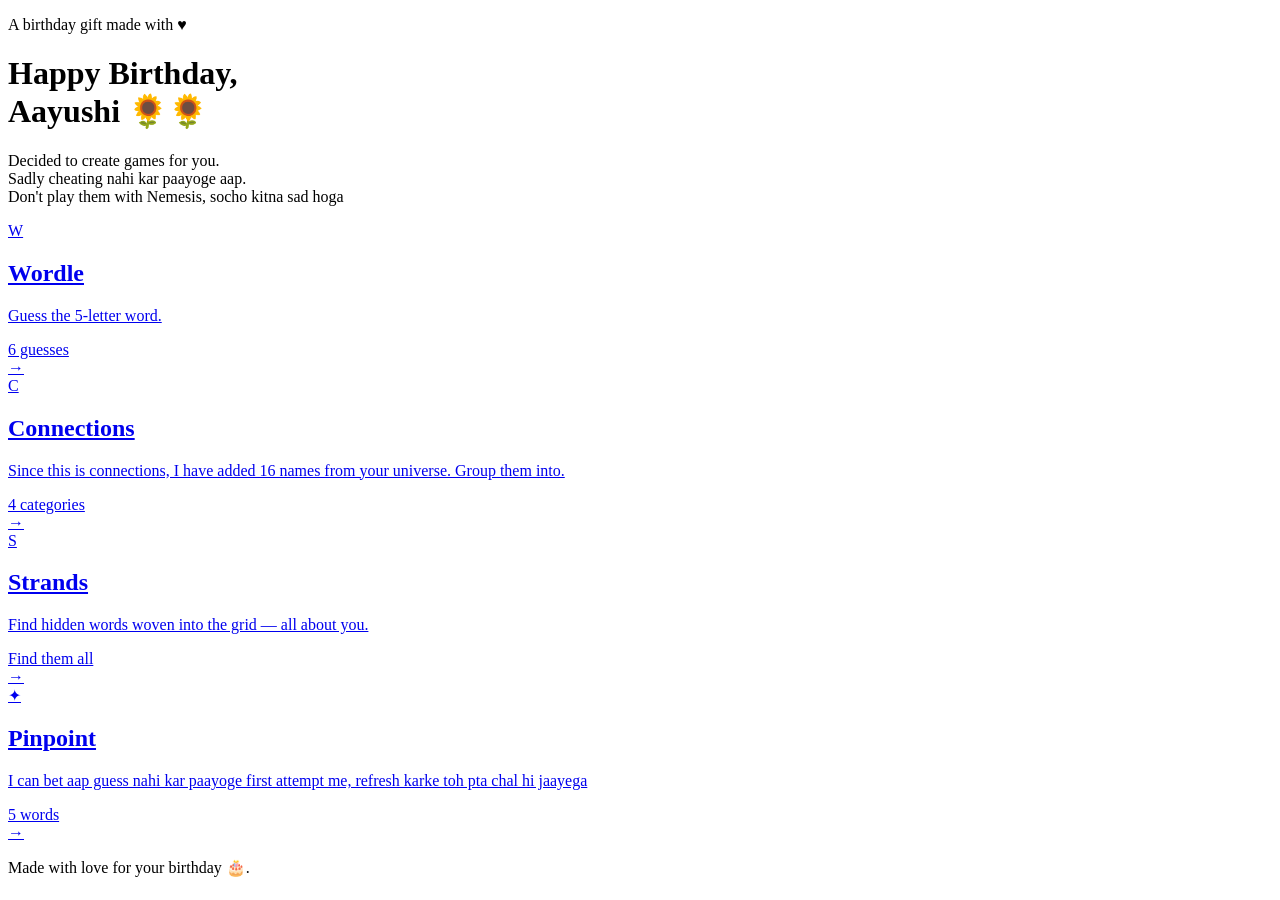
==== index.html @ b902ab48 "First version of index.html created" ====
<!DOCTYPE html>
<html lang="en">
<head>
  <meta charset="UTF-8" />
  <meta name="viewport" content="width=device-width, initial-scale=1.0" />
  <title>Happy Birthday! 🎂</title>
  <link rel="preconnect" href="https://fonts.googleapis.com">
  <link href="https://fonts.googleapis.com/css2?family=Playfair+Display:wght@400;700&family=Lato:wght@300;400;700&display=swap" rel="stylesheet">
  <link rel="stylesheet" href="css/style.css" />
</head>
<body>
  <div class="hero">
    <div class="confetti-bg"></div>
    <div class="hero-content">
      <p class="eyebrow">A birthday gift made with ♥</p>
      <h1>Happy Birthday,<br><span class="name-slot">Aayushi 🌻🌻 </span></h1>
      <p class="subtitle">Decided to create games for you.<br> Sadly cheating nahi kar paayoge aap. <br> Don't play them with Nemesis, socho kitna sad hoga</p>
    </div>
  </div>

  <main class="games-grid">

    <a href="games/wordle.html" class="game-card">
      <div class="game-icon">W</div>
      <div class="game-info">
        <h2>Wordle</h2>
        <p>Guess the 5-letter word.</p>
        <span class="game-tag">6 guesses</span>
      </div>
      <div class="arrow">→</div>
    </a>

    <a href="games/connections.html" class="game-card">
      <div class="game-icon">C</div>
      <div class="game-info">
        <h2>Connections</h2>
        <p>Since this is connections, I have added 16 names from your universe. Group them into.</p>
        <span class="game-tag">4 categories</span>
      </div>
      <div class="arrow">→</div>
    </a>

    <a href="games/strands.html" class="game-card">
      <div class="game-icon">S</div>
      <div class="game-info">
        <h2>Strands</h2>
        <p>Find hidden words woven into the grid — all about you.</p>
        <span class="game-tag">Find them all</span>
      </div>
      <div class="arrow">→</div>
    </a>

    <a href="games/pinpoint.html" class="game-card">
      <div class="game-icon">✦</div>
      <div class="game-info">
        <h2>Pinpoint</h2>
        <p> I can bet aap guess nahi kar paayoge first attempt me, refresh karke toh pta chal hi jaayega </p>
        <span class="game-tag">5 words</span>
      </div>
      <div class="arrow">→</div>
    </a>

  </main>

  <footer>
    <p>Made with love for your birthday 🎂. </p>
    
  </footer>
</body>
</html>
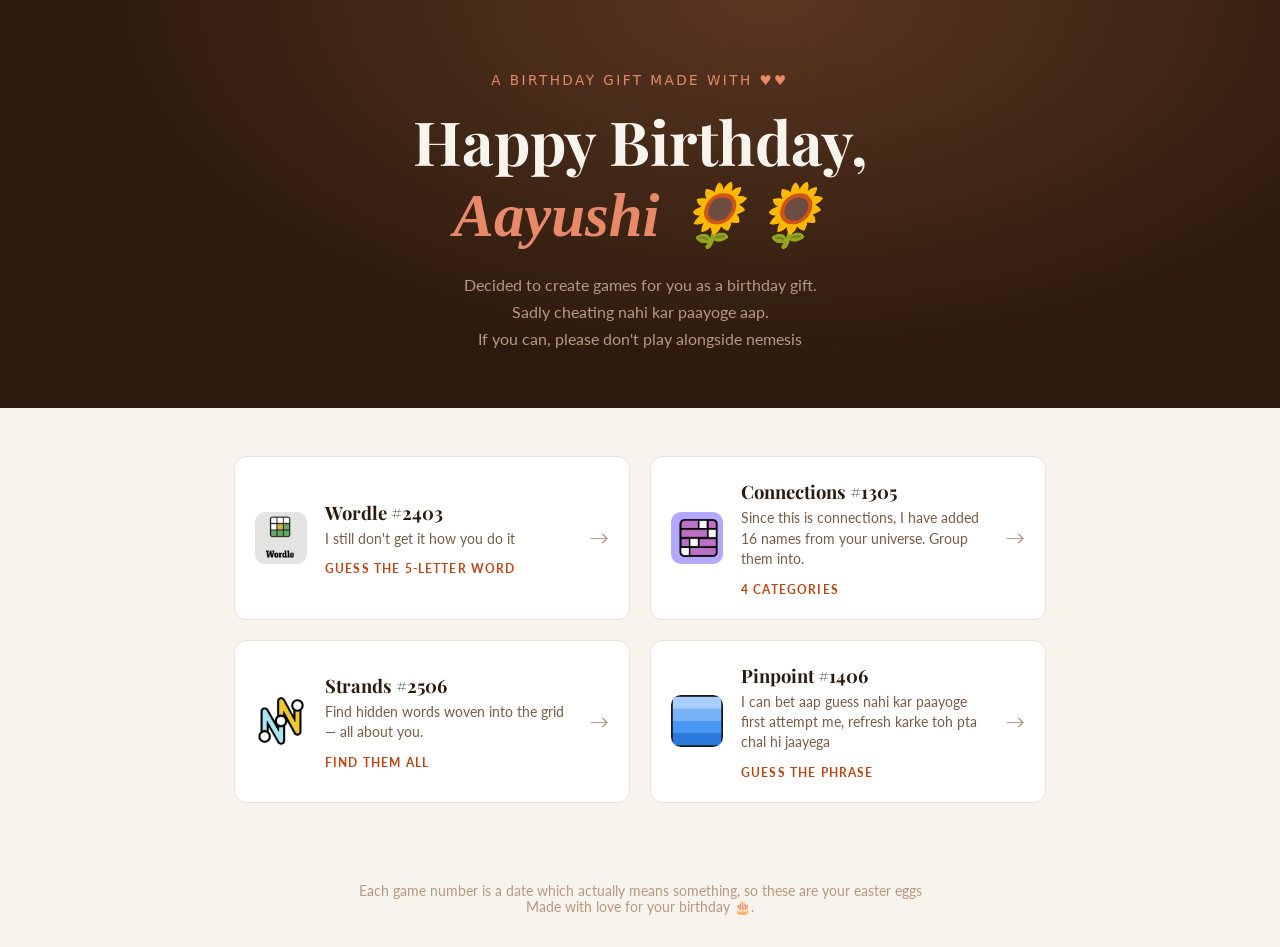
==== commit 0c43129b: "Working code with 4 games" ====
--- a/index.html
+++ b/index.html
@@ -6,34 +6,36 @@
   <title>Happy Birthday! 🎂</title>
   <link rel="preconnect" href="https://fonts.googleapis.com">
   <link href="https://fonts.googleapis.com/css2?family=Playfair+Display:wght@400;700&family=Lato:wght@300;400;700&display=swap" rel="stylesheet">
-  <link rel="stylesheet" href="css/style.css" />
+  <link rel="stylesheet" href="css/index.css" />
 </head>
 <body>
   <div class="hero">
     <div class="confetti-bg"></div>
     <div class="hero-content">
-      <p class="eyebrow">A birthday gift made with ♥</p>
+      <p class="eyebrow">A birthday gift made with ♥♥</p>
       <h1>Happy Birthday,<br><span class="name-slot">Aayushi 🌻🌻 </span></h1>
-      <p class="subtitle">Decided to create games for you.<br> Sadly cheating nahi kar paayoge aap. <br> Don't play them with Nemesis, socho kitna sad hoga</p>
+      <p class="subtitle">Decided to create games for you as a birthday gift.<br> Sadly cheating nahi kar paayoge aap. <br> If you can, please don't play alongside nemesis</p>
     </div>
   </div>
 
   <main class="games-grid">
 
     <a href="games/wordle.html" class="game-card">
-      <div class="game-icon">W</div>
+      <div class="game-icon">
+	  <img src="images/wordle-logo.png" alt="W"></div>
       <div class="game-info">
-        <h2>Wordle</h2>
-        <p>Guess the 5-letter word.</p>
-        <span class="game-tag">6 guesses</span>
+        <h2>Wordle #2403</h2>
+        <p>I still don't get it how you do it</p>
+        <span class="game-tag">Guess the 5-letter word</span>
       </div>
       <div class="arrow">→</div>
     </a>
 
     <a href="games/connections.html" class="game-card">
-      <div class="game-icon">C</div>
+      <div class="game-icon">
+	  <img src="images/connections-logo.png" alt="C"></div>
       <div class="game-info">
-        <h2>Connections</h2>
+        <h2>Connections #1305</h2>
         <p>Since this is connections, I have added 16 names from your universe. Group them into.</p>
         <span class="game-tag">4 categories</span>
       </div>
@@ -41,9 +43,11 @@
     </a>
 
     <a href="games/strands.html" class="game-card">
-      <div class="game-icon">S</div>
+      <div class="game-icon">
+	  <img src="images/strands-logo.png" alt="S"></div>
+	  
       <div class="game-info">
-        <h2>Strands</h2>
+        <h2>Strands #2506</h2>
         <p>Find hidden words woven into the grid — all about you.</p>
         <span class="game-tag">Find them all</span>
       </div>
@@ -51,11 +55,12 @@
     </a>
 
     <a href="games/pinpoint.html" class="game-card">
-      <div class="game-icon">✦</div>
+      <div class="game-icon">
+		<img src="images/pinpoint-logo.png" alt="✦"></div>
       <div class="game-info">
-        <h2>Pinpoint</h2>
+        <h2>Pinpoint #1406</h2>
         <p> I can bet aap guess nahi kar paayoge first attempt me, refresh karke toh pta chal hi jaayega </p>
-        <span class="game-tag">5 words</span>
+        <span class="game-tag">Guess the Phrase</span>
       </div>
       <div class="arrow">→</div>
     </a>
@@ -63,8 +68,11 @@
   </main>
 
   <footer>
-    <p>Made with love for your birthday 🎂. </p>
+    <p>Each game number is a date which actually means something, so these are your easter eggs</p>
+	<p>Made with love for your birthday 🎂. </p>
+	
     
   </footer>
 </body>
 </html>
+
--- a/css/index.css
+++ b/css/index.css
@@ -0,0 +1,150 @@
+/* ── Tokens ─────────────────────────────────────────── */
+:root {
+  --cream:    #F7F3ED;
+  --warm:     #EDE0D0;
+  --rust:     #C1440E;
+  --rust-lt:  #E8896A;
+  --dark:     #2C1A0E;
+  --mid:      #7A5C44;
+  --light:    #B89880;
+  --green:    #5A7A52;
+  --yellow:   #D4A833;
+  --ff-display: 'Playfair Display', Georgia, serif;
+  --ff-body:    'Lato', system-ui, sans-serif;
+}
+
+/* ── Reset ───────────────────────────────────────────── */
+*, *::before, *::after { box-sizing: border-box; margin: 0; padding: 0; }
+html { font-size: 16px; }
+body {
+  background: var(--cream);
+  color: var(--dark);
+  font-family: var(--ff-body);
+  min-height: 100vh;
+}
+a { text-decoration: none; color: inherit; }
+
+/* ── Hero ────────────────────────────────────────────── */
+.hero {
+  position: relative;
+  text-align: center;
+  padding: 72px 24px 56px;
+  background: var(--dark);
+  overflow: hidden;
+}
+.hero::after {
+  content: '';
+  position: absolute;
+  inset: 0;
+  background: radial-gradient(ellipse at 60% 0%, #5a3620 0%, transparent 65%);
+  pointer-events: none;
+}
+.hero-content { position: relative; z-index: 1; }
+.eyebrow {
+  font-family: var(--ff-body);
+  font-weight: 300;
+  font-size: 0.85rem;
+  letter-spacing: 0.18em;
+  text-transform: uppercase;
+  color: var(--rust-lt);
+  margin-bottom: 18px;
+}
+.hero h1 {
+  font-family: var(--ff-display);
+  font-size: clamp(2.2rem, 6vw, 3.8rem);
+  font-weight: 700;
+  color: var(--cream);
+  line-height: 1.15;
+  margin-bottom: 20px;
+}
+.name-slot {
+  color: var(--rust-lt);
+  font-style: italic;
+}
+.subtitle {
+  color: var(--light);
+  font-size: 1rem;
+  line-height: 1.7;
+  max-width: 400px;
+  margin: 0 auto;
+}
+
+/* ── Games Grid ──────────────────────────────────────── */
+.games-grid {
+  display: grid;
+  grid-template-columns: repeat(auto-fit, minmax(280px, 1fr));
+  gap: 20px;
+  max-width: 860px;
+  margin: 48px auto;
+  padding: 0 24px;
+}
+.game-card {
+  display: flex;
+  align-items: center;
+  gap: 18px;
+  background: #fff;
+  border: 1.5px solid var(--warm);
+  border-radius: 12px;
+  padding: 22px 20px;
+  transition: transform 0.15s, box-shadow 0.15s, border-color 0.15s;
+  cursor: pointer;
+}
+.game-card:hover {
+  transform: translateY(-3px);
+  box-shadow: 0 8px 28px rgba(44,26,14,0.10);
+  border-color: var(--rust-lt);
+}
+.game-icon {
+  flex-shrink: 0;
+  width: 52px; height: 52px;
+  background: var(--dark);
+  color: var(--cream);
+  border-radius: 10px;
+  display: flex; align-items: center; justify-content: center;
+  font-family: var(--ff-display);
+  font-size: 1.4rem;
+  font-weight: 700;
+  overflow: hidden; /* Keeps images clean */
+}
+
+/* FIX: Forces the newly added logos to fit perfectly inside the icon box */
+.game-icon img {
+  width: 100%;
+  height: 100%;
+  object-fit: cover; 
+}
+
+.game-info { flex: 1; }
+.game-info h2 {
+  font-family: var(--ff-display);
+  font-size: 1.15rem;
+  margin-bottom: 4px;
+}
+.game-info p {
+  font-size: 0.85rem;
+  color: var(--mid);
+  line-height: 1.5;
+  margin-bottom: 8px;
+}
+.game-tag {
+  font-size: 0.72rem;
+  letter-spacing: 0.1em;
+  text-transform: uppercase;
+  color: var(--rust);
+  font-weight: 700;
+}
+.arrow {
+  color: var(--light);
+  font-size: 1.2rem;
+  flex-shrink: 0;
+  transition: transform 0.15s;
+}
+.game-card:hover .arrow { transform: translateX(4px); color: var(--rust); }
+
+/* ── Footer ──────────────────────────────────────────── */
+footer {
+  text-align: center;
+  padding: 32px 24px;
+  color: var(--light);
+  font-size: 0.85rem;
+}
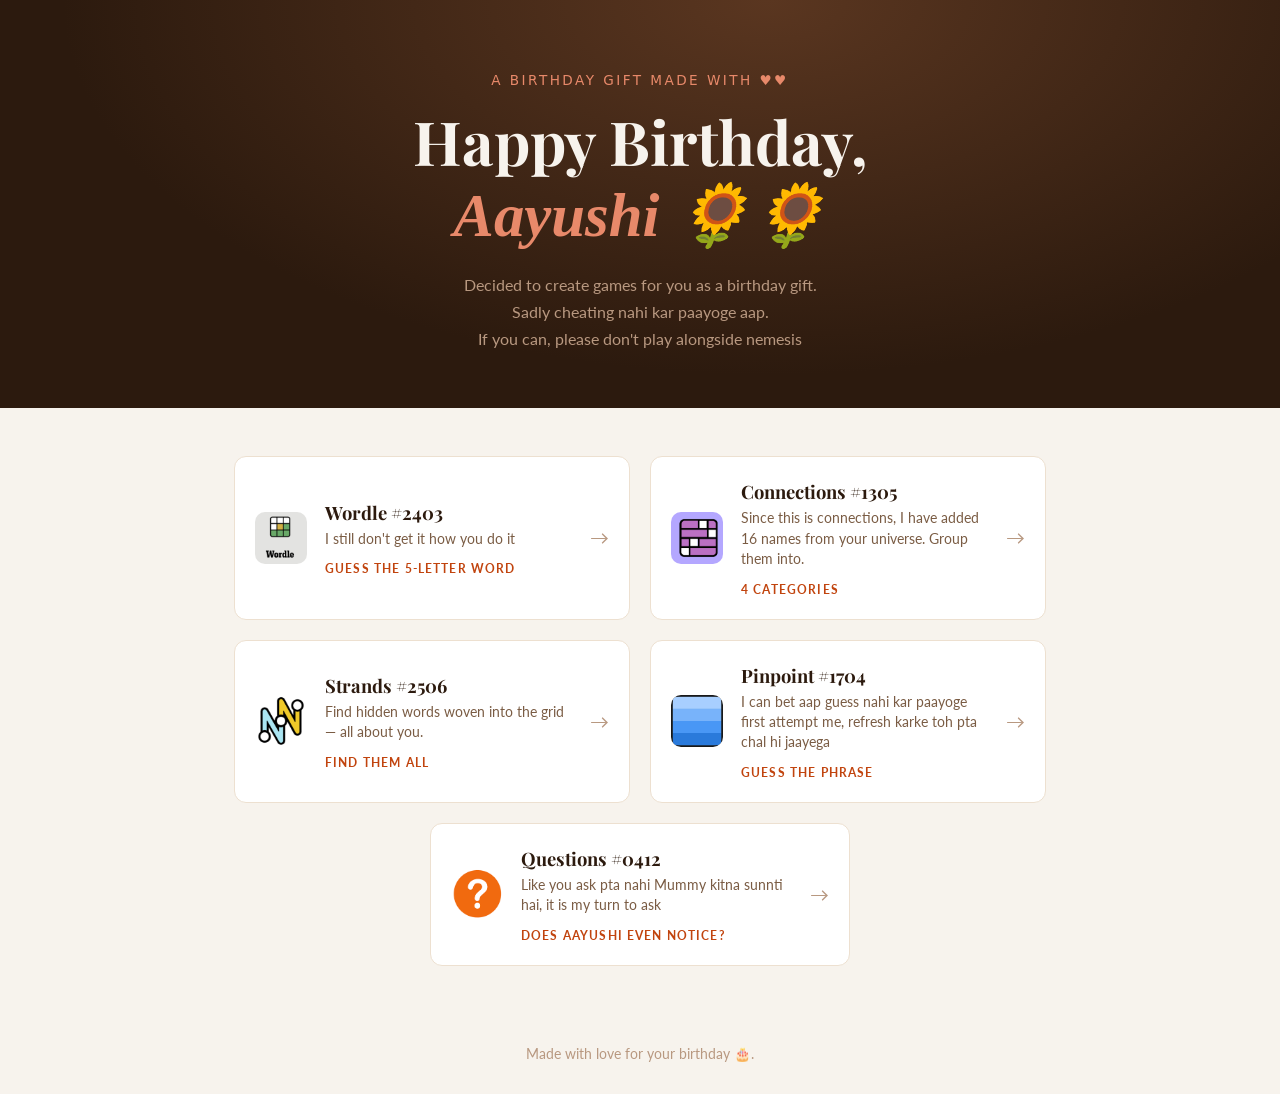
==== commit 85aafef5: "Added game 5" ====
--- a/index.html
+++ b/index.html
@@ -22,7 +22,8 @@
 
     <a href="games/wordle.html" class="game-card">
       <div class="game-icon">
-	  <img src="images/wordle-logo.png" alt="W"></div>
+        <img src="images/wordle-logo.png" alt="W">
+      </div>
       <div class="game-info">
         <h2>Wordle #2403</h2>
         <p>I still don't get it how you do it</p>
@@ -33,7 +34,8 @@
 
     <a href="games/connections.html" class="game-card">
       <div class="game-icon">
-	  <img src="images/connections-logo.png" alt="C"></div>
+        <img src="images/connections-logo.png" alt="C">
+      </div>
       <div class="game-info">
         <h2>Connections #1305</h2>
         <p>Since this is connections, I have added 16 names from your universe. Group them into.</p>
@@ -44,8 +46,8 @@
 
     <a href="games/strands.html" class="game-card">
       <div class="game-icon">
-	  <img src="images/strands-logo.png" alt="S"></div>
-	  
+        <img src="images/strands-logo.png" alt="S">
+      </div>
       <div class="game-info">
         <h2>Strands #2506</h2>
         <p>Find hidden words woven into the grid — all about you.</p>
@@ -56,11 +58,24 @@
 
     <a href="games/pinpoint.html" class="game-card">
       <div class="game-icon">
-		<img src="images/pinpoint-logo.png" alt="✦"></div>
+        <img src="images/pinpoint-logo.png" alt="✦">
+      </div>
       <div class="game-info">
-        <h2>Pinpoint #1406</h2>
-        <p> I can bet aap guess nahi kar paayoge first attempt me, refresh karke toh pta chal hi jaayega </p>
+        <h2>Pinpoint #1704</h2>
+        <p>I can bet aap guess nahi kar paayoge first attempt me, refresh karke toh pta chal hi jaayega</p>
         <span class="game-tag">Guess the Phrase</span>
+      </div>
+      <div class="arrow">→</div>
+    </a>
+
+    <a href="games/questions.html" class="game-card game-card-last">
+      <div class="game-icon">
+        <img src="images/questions-logo.png" alt="?">
+      </div>
+      <div class="game-info">
+        <h2>Questions #0412</h2>
+        <p>Like you ask pta nahi Mummy kitna sunnti hai, it is my turn to ask</p>
+        <span class="game-tag">Does Aayushi even notice?</span>
       </div>
       <div class="arrow">→</div>
     </a>
@@ -68,11 +83,7 @@
   </main>
 
   <footer>
-    <p>Each game number is a date which actually means something, so these are your easter eggs</p>
-	<p>Made with love for your birthday 🎂. </p>
-	
-    
+    <p>Made with love for your birthday 🎂.</p>
   </footer>
 </body>
-</html>
-
+</html>
--- a/css/index.css
+++ b/css/index.css
@@ -72,12 +72,27 @@
 /* ── Games Grid ──────────────────────────────────────── */
 .games-grid {
   display: grid;
-  grid-template-columns: repeat(auto-fit, minmax(280px, 1fr));
+  grid-template-columns: 1fr; /* Stack vertically on mobile devices */
   gap: 20px;
   max-width: 860px;
   margin: 48px auto;
   padding: 0 24px;
 }
+
+/* On screens wide enough to fit two cards side-by-side cleanly */
+@media (min-width: 650px) {
+  .games-grid {
+    grid-template-columns: repeat(2, 1fr);
+  }
+  /* Forces the 5th item to occupy the entire bottom row row layout, but centers itself */
+  .game-card-last {
+    grid-column: 1 / span 2;
+    justify-self: center;
+    width: 100%;
+    max-width: 420px; /* Matches the approximate scaling width of the other grid elements */
+  }
+}
+
 .game-card {
   display: flex;
   align-items: center;
@@ -104,10 +119,9 @@
   font-family: var(--ff-display);
   font-size: 1.4rem;
   font-weight: 700;
-  overflow: hidden; /* Keeps images clean */
+  overflow: hidden;
 }
 
-/* FIX: Forces the newly added logos to fit perfectly inside the icon box */
 .game-icon img {
   width: 100%;
   height: 100%;
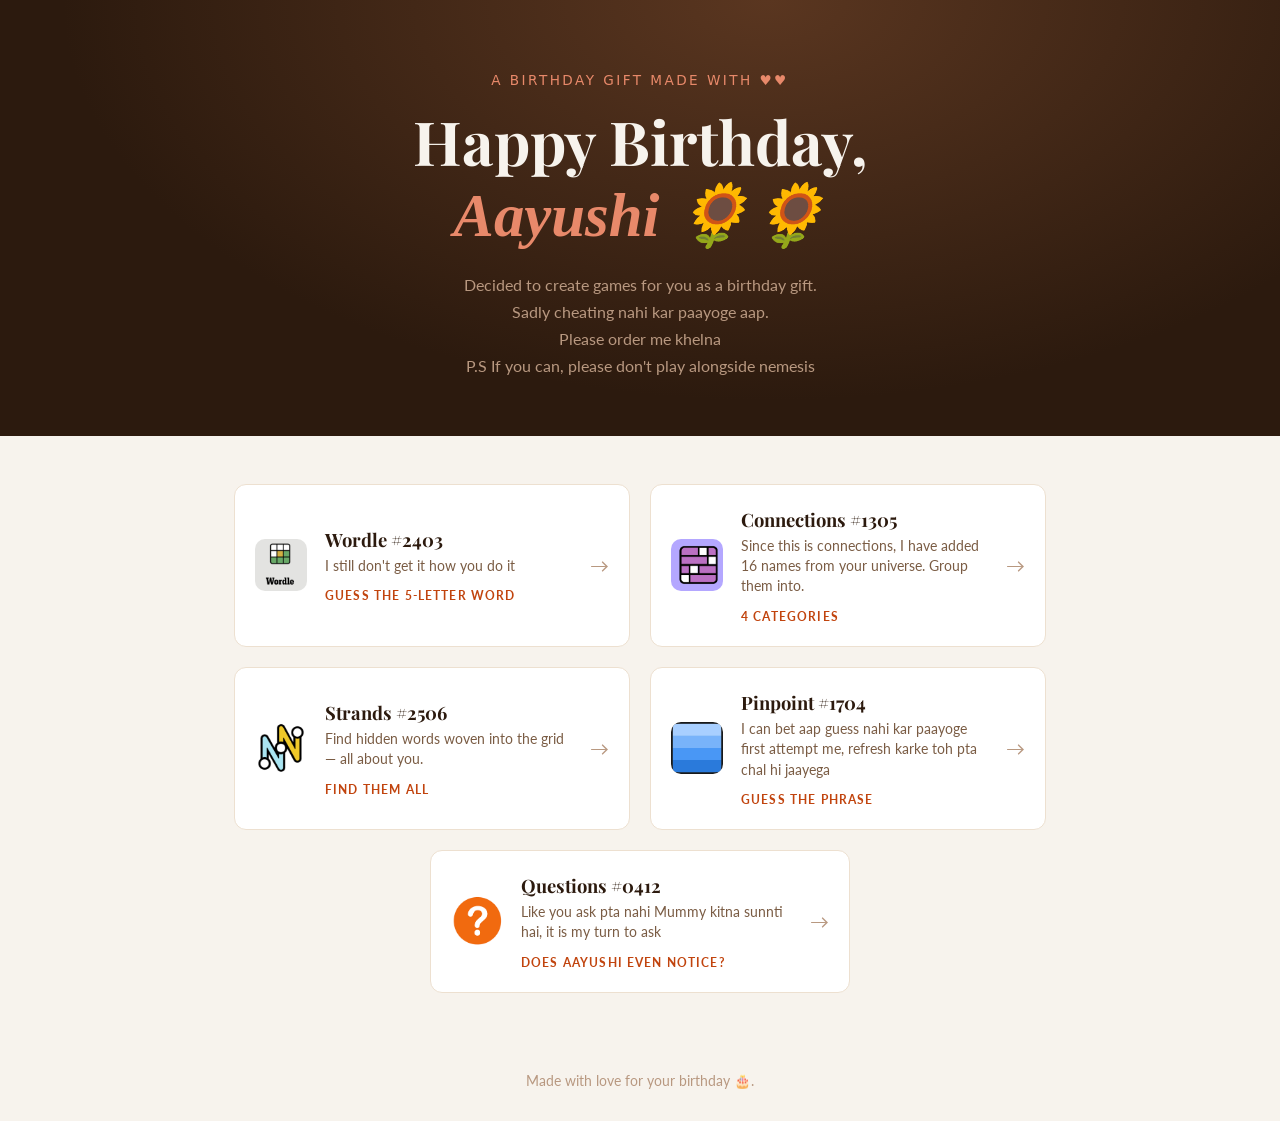
==== commit a6f9a949: "Updated game 5 view. We are done, will move this to a different git on Wednesday. In Prod on 3rd Jul" ====
--- a/index.html
+++ b/index.html
@@ -14,7 +14,7 @@
     <div class="hero-content">
       <p class="eyebrow">A birthday gift made with ♥♥</p>
       <h1>Happy Birthday,<br><span class="name-slot">Aayushi 🌻🌻 </span></h1>
-      <p class="subtitle">Decided to create games for you as a birthday gift.<br> Sadly cheating nahi kar paayoge aap. <br> If you can, please don't play alongside nemesis</p>
+      <p class="subtitle">Decided to create games for you as a birthday gift.<br> Sadly cheating nahi kar paayoge aap. <br> Please order me khelna <br> P.S If you can, please don't play alongside nemesis</p>
     </div>
   </div>
 
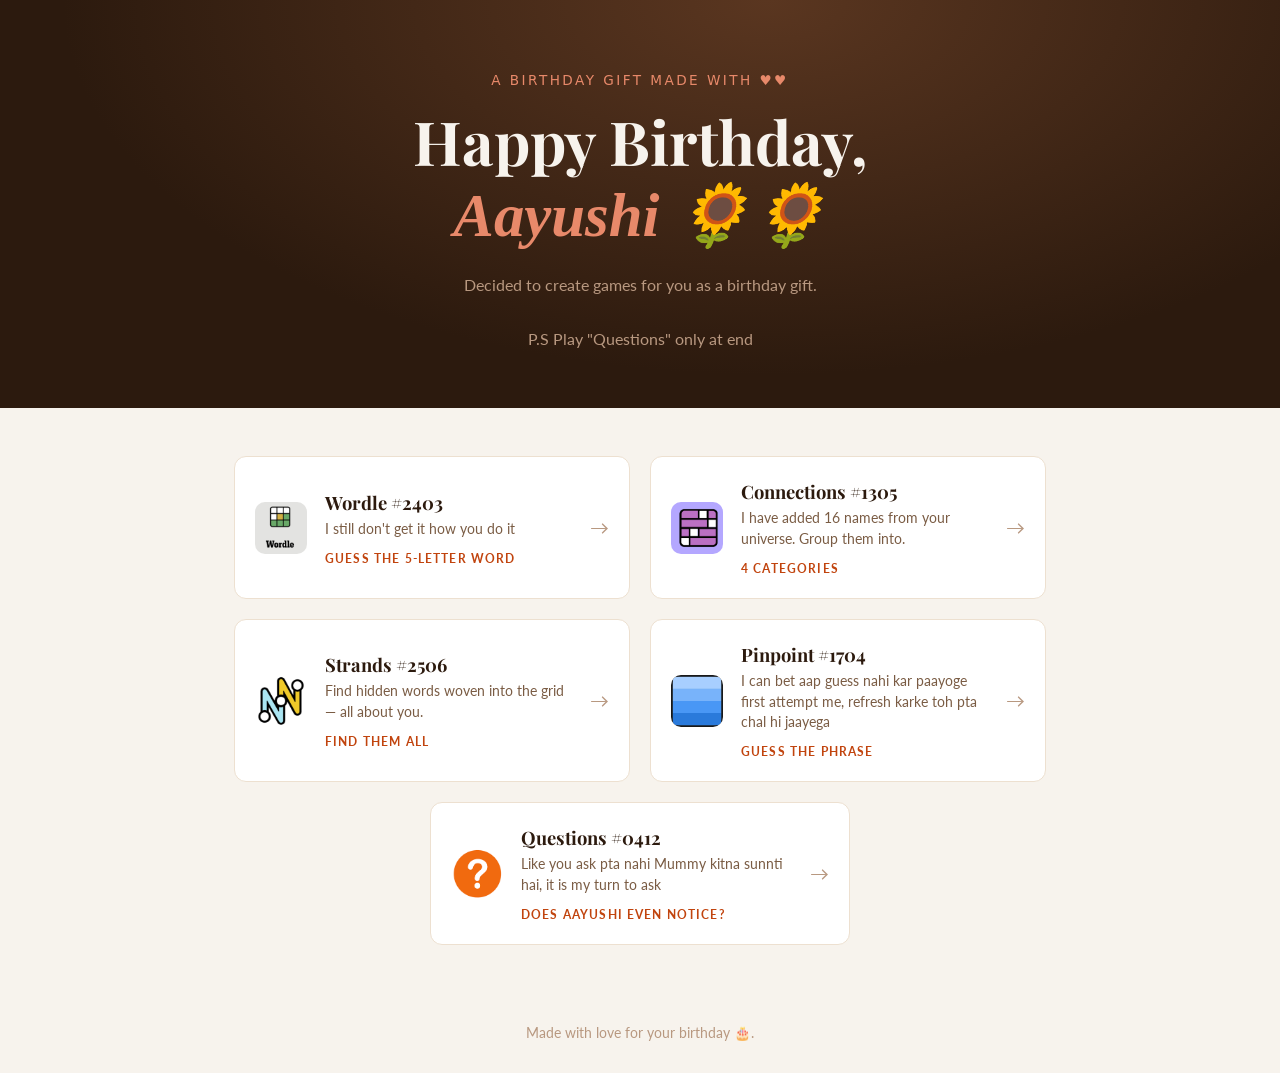
==== commit a550868d: "Updated views" ====
--- a/index.html
+++ b/index.html
@@ -14,7 +14,7 @@
     <div class="hero-content">
       <p class="eyebrow">A birthday gift made with ♥♥</p>
       <h1>Happy Birthday,<br><span class="name-slot">Aayushi 🌻🌻 </span></h1>
-      <p class="subtitle">Decided to create games for you as a birthday gift.<br> Sadly cheating nahi kar paayoge aap. <br> Please order me khelna <br> P.S If you can, please don't play alongside nemesis</p>
+      <p class="subtitle">Decided to create games for you as a birthday gift.<br> <br> P.S Play "Questions" only at end </p>
     </div>
   </div>
 
@@ -38,7 +38,7 @@
       </div>
       <div class="game-info">
         <h2>Connections #1305</h2>
-        <p>Since this is connections, I have added 16 names from your universe. Group them into.</p>
+        <p>I have added 16 names from your universe. Group them into.</p>
         <span class="game-tag">4 categories</span>
       </div>
       <div class="arrow">→</div>
@@ -83,7 +83,7 @@
   </main>
 
   <footer>
-    <p>Made with love for your birthday 🎂.</p>
+    <p>Made with love for your birthday 🎂. </p>
   </footer>
 </body>
 </html>
